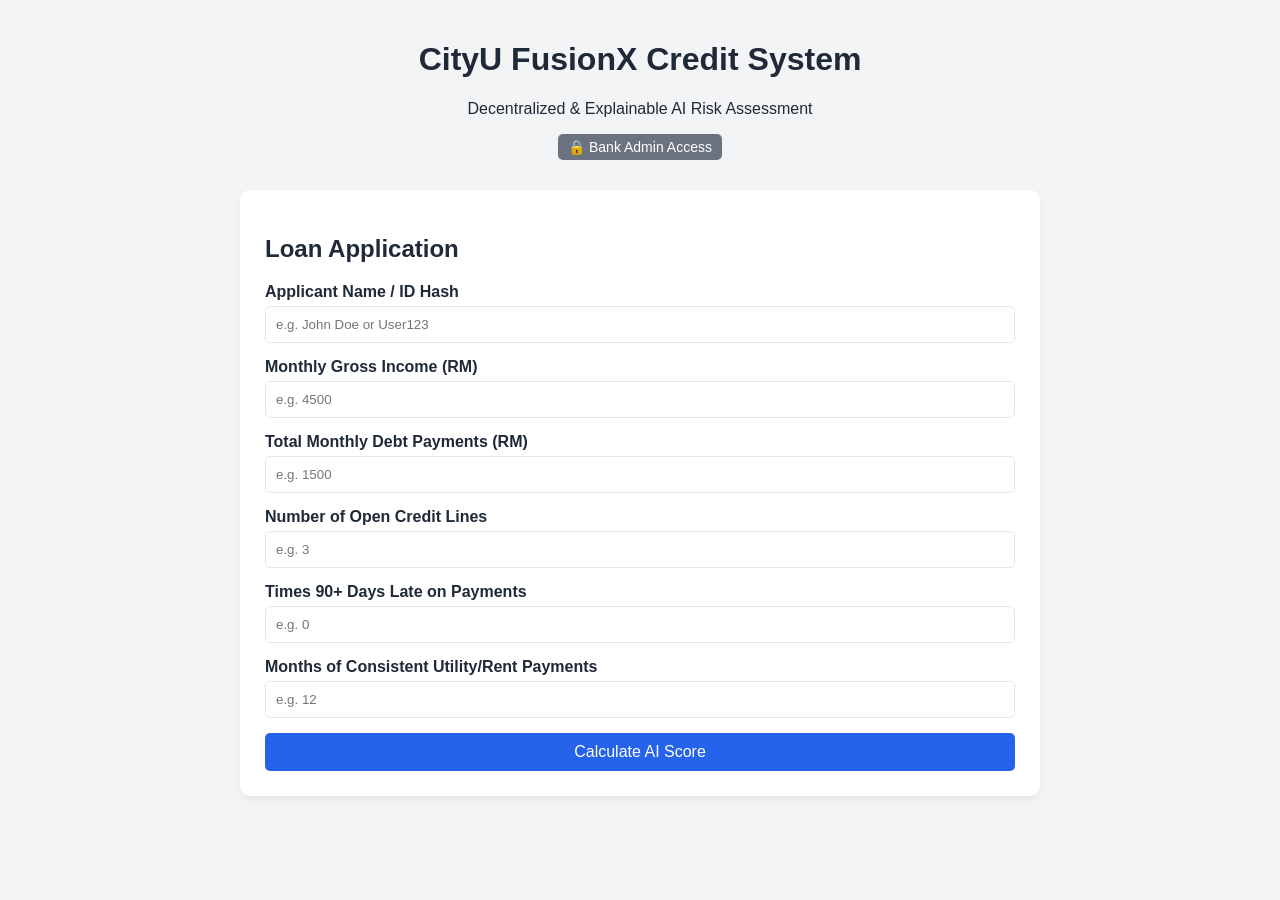
==== index.html @ ef65352b "Added simulated PIN security to Admin portal" ====
<!DOCTYPE html>
<html lang="en">
<head>
    <meta charset="UTF-8">
    <meta name="viewport" content="width=device-width, initial-scale=1.0">
    <title>FusionX Credit Scoring</title>
    <link rel="stylesheet" href="css/style.css">
</head>
<body>
    <div class="container">
        <header>
            <h1>CityU FusionX Credit System</h1>
            <p>Decentralized & Explainable AI Risk Assessment</p>
            
            <button onclick="checkAdminPassword()" class="btn-secondary" style="font-size: 14px; padding: 5px 10px; border: none; cursor: pointer;">🔒 Bank Admin Access</button>
        </header>

        <div class="card">
            <h2>Loan Application</h2>
            <form id="creditForm">
                <div class="form-group">
                    <label>Applicant Name / ID Hash</label>
                    <input type="text" id="applicantName" required placeholder="e.g. John Doe or User123">
                </div>
                <div class="form-group">
                    <label>Monthly Gross Income (RM)</label>
                    <input type="number" id="monthlyIncome" required placeholder="e.g. 4500">
                </div>
                <div class="form-group">
                    <label>Total Monthly Debt Payments (RM)</label>
                    <input type="number" id="monthlyDebt" required placeholder="e.g. 1500">
                </div>
                <div class="form-group">
                    <label>Number of Open Credit Lines</label>
                    <input type="number" id="creditLines" required placeholder="e.g. 3">
                </div>
                <div class="form-group">
                    <label>Times 90+ Days Late on Payments</label>
                    <input type="number" id="latePayments" required placeholder="e.g. 0">
                </div>
                
                <div class="form-group">
                    <label>Months of Consistent Utility/Rent Payments</label>
                    <input type="number" id="utilityPayments" required placeholder="e.g. 12">
                </div>

                <button type="submit" class="btn">Calculate AI Score</button>
            </form>
        </div>
    </div>
    <script src="js/apps.js"></script>
</body>
</html>
---- css/style.css ----
:root {
    --primary: #2563eb;
    --bg-color: #f3f4f6;
    --card-bg: #ffffff;
    --text-main: #1f2937;
    --text-light: #6b7280;
    --border: #e5e7eb;
}

body {
    font-family: 'Segoe UI', Tahoma, Geneva, Verdana, sans-serif;
    background-color: var(--bg-color);
    color: var(--text-main);
    margin: 0;
    padding: 20px;
}

.container {
    max-width: 800px;
    margin: 0 auto;
}

header {
    text-align: center;
    margin-bottom: 30px;
}

.card {
    background: var(--card-bg);
    padding: 25px;
    border-radius: 10px;
    box-shadow: 0 4px 6px rgba(0,0,0,0.05);
    margin-bottom: 20px;
}

.form-group {
    margin-bottom: 15px;
}

label {
    display: block;
    font-weight: bold;
    margin-bottom: 5px;
}

input {
    width: 100%;
    padding: 10px;
    border: 1px solid var(--border);
    border-radius: 5px;
    box-sizing: border-box;
}

.btn, .btn-secondary {
    display: inline-block;
    background: var(--primary);
    color: white;
    padding: 10px 20px;
    border: none;
    border-radius: 5px;
    cursor: pointer;
    font-size: 16px;
    text-decoration: none;
    width: 100%;
}

.btn-secondary {
    background: var(--text-light);
    width: auto;
}

.dashboard-grid {
    display: grid;
    grid-template-columns: 1fr 1fr;
    gap: 20px;
}

.score-circle {
    font-size: 48px;
    font-weight: bold;
    color: var(--primary);
    margin: 20px 0;
}

.reasons-list {
    padding-left: 20px;
}

.reasons-list li {
    margin-bottom: 10px;
}

.ledger-box {
    background: #111827;
    color: #10b981;
    padding: 15px;
    border-radius: 5px;
    font-family: monospace;
    word-break: break-all;
}

.mt-2 { margin-top: 20px; }

/* --- Admin Table Styles --- */
.admin-table {
    width: 100%;
    border-collapse: collapse;
    margin-top: 15px;
}
.admin-table th, .admin-table td {
    padding: 12px;
    text-align: left;
    border-bottom: 1px solid var(--border);
}
.admin-table th {
    background-color: var(--bg-color);
}
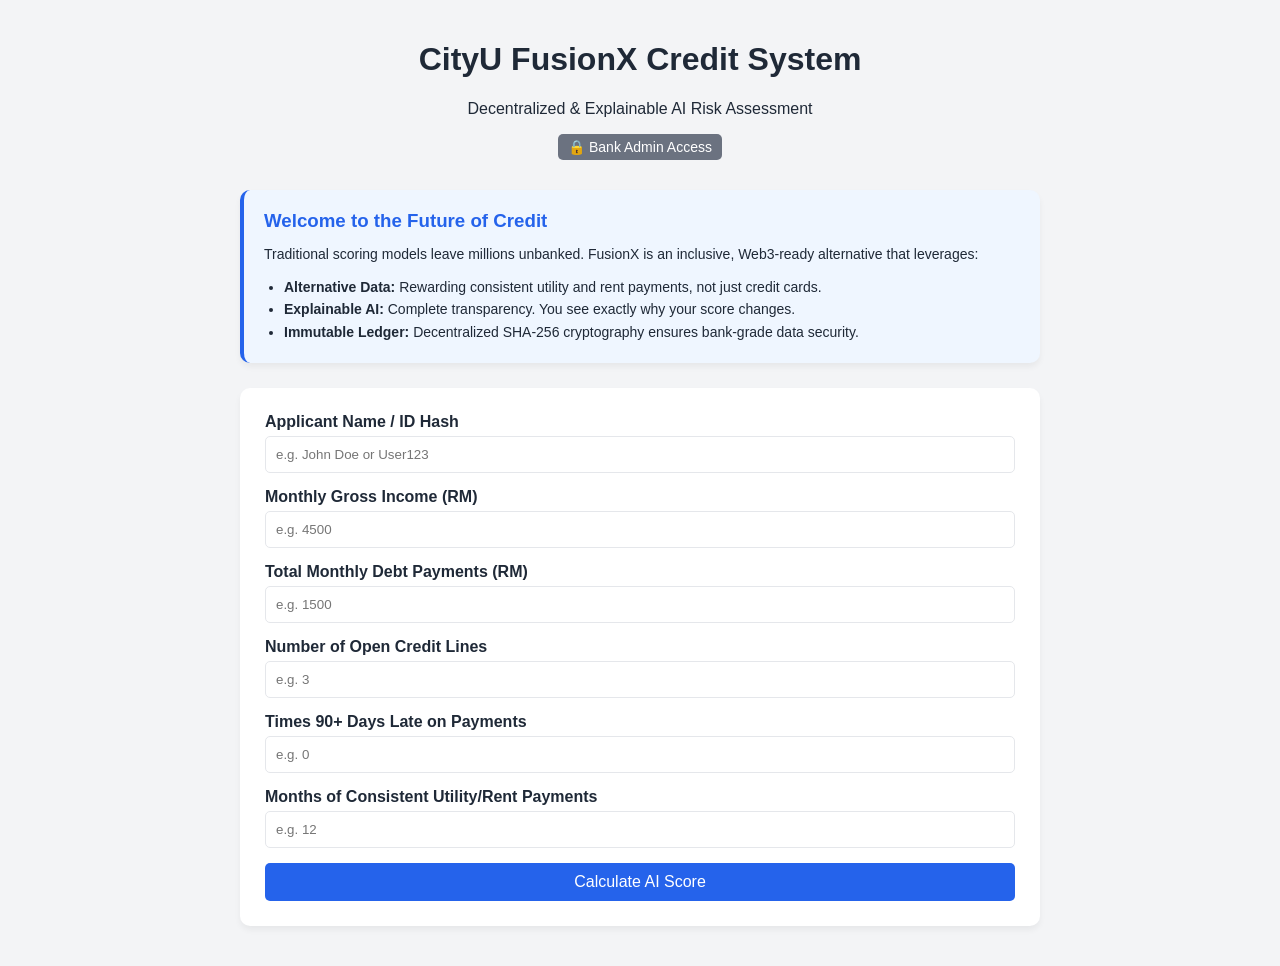
==== commit c75a05e3: "Complete UI/UX overhaul: Premium gauge chart, Etherscan-style receipt" ====
--- a/index.html
+++ b/index.html
@@ -11,12 +11,20 @@
         <header>
             <h1>CityU FusionX Credit System</h1>
             <p>Decentralized & Explainable AI Risk Assessment</p>
-            
-            <button onclick="checkAdminPassword()" class="btn-secondary" style="font-size: 14px; padding: 5px 10px; border: none; cursor: pointer;">🔒 Bank Admin Access</button>
+            <a href="login.html" class="btn-secondary" style="font-size: 14px; padding: 5px 10px;">🔒 Bank Admin Access</a>
         </header>
 
+        <div class="card" style="background-color: #eff6ff; border-left: 4px solid var(--primary); padding: 20px; margin-bottom: 25px;">
+            <h3 style="margin-top: 0; color: var(--primary); margin-bottom: 10px;">Welcome to the Future of Credit</h3>
+            <p style="font-size: 14px; margin-bottom: 10px;">Traditional scoring models leave millions unbanked. FusionX is an inclusive, Web3-ready alternative that leverages:</p>
+            <ul style="font-size: 14px; margin-bottom: 0; padding-left: 20px; line-height: 1.6;">
+                <li><strong>Alternative Data:</strong> Rewarding consistent utility and rent payments, not just credit cards.</li>
+                <li><strong>Explainable AI:</strong> Complete transparency. You see exactly why your score changes.</li>
+                <li><strong>Immutable Ledger:</strong> Decentralized SHA-256 cryptography ensures bank-grade data security.</li>
+            </ul>
+        </div>
+
         <div class="card">
-            <h2>Loan Application</h2>
             <form id="creditForm">
                 <div class="form-group">
                     <label>Applicant Name / ID Hash</label>
--- a/css/style.css
+++ b/css/style.css
@@ -114,4 +114,42 @@
 }
 .admin-table th {
     background-color: var(--bg-color);
+}
+
+/* --- MOBILE RESPONSIVENESS (iPhones & Androids) --- */
+@media (max-width: 768px) {
+    /* 1. Make the main container take up more screen space on mobile */
+    .container {
+        padding: 10px;
+        margin-top: 10px;
+    }
+
+    /* 2. Give the cards slightly less padding so text fits better */
+    .card {
+        padding: 15px;
+        margin-bottom: 15px;
+        /* Crucial for Admin View: Lets the table scroll horizontally on small screens! */
+        overflow-x: auto; 
+    }
+
+    /* 3. Make the Admin table text not squish together */
+    .admin-table {
+        white-space: nowrap;
+    }
+
+    /* 4. Make all inputs and buttons full-width so they are easy to tap with a thumb */
+    input, select, .btn, .btn-secondary {
+        width: 100%;
+        margin-bottom: 10px;
+        box-sizing: border-box;
+        text-align: center;
+    }
+
+    /* 5. Adjust header text sizes for mobile */
+    header h1 {
+        font-size: 24px;
+    }
+    header p {
+        font-size: 14px;
+    }
 }
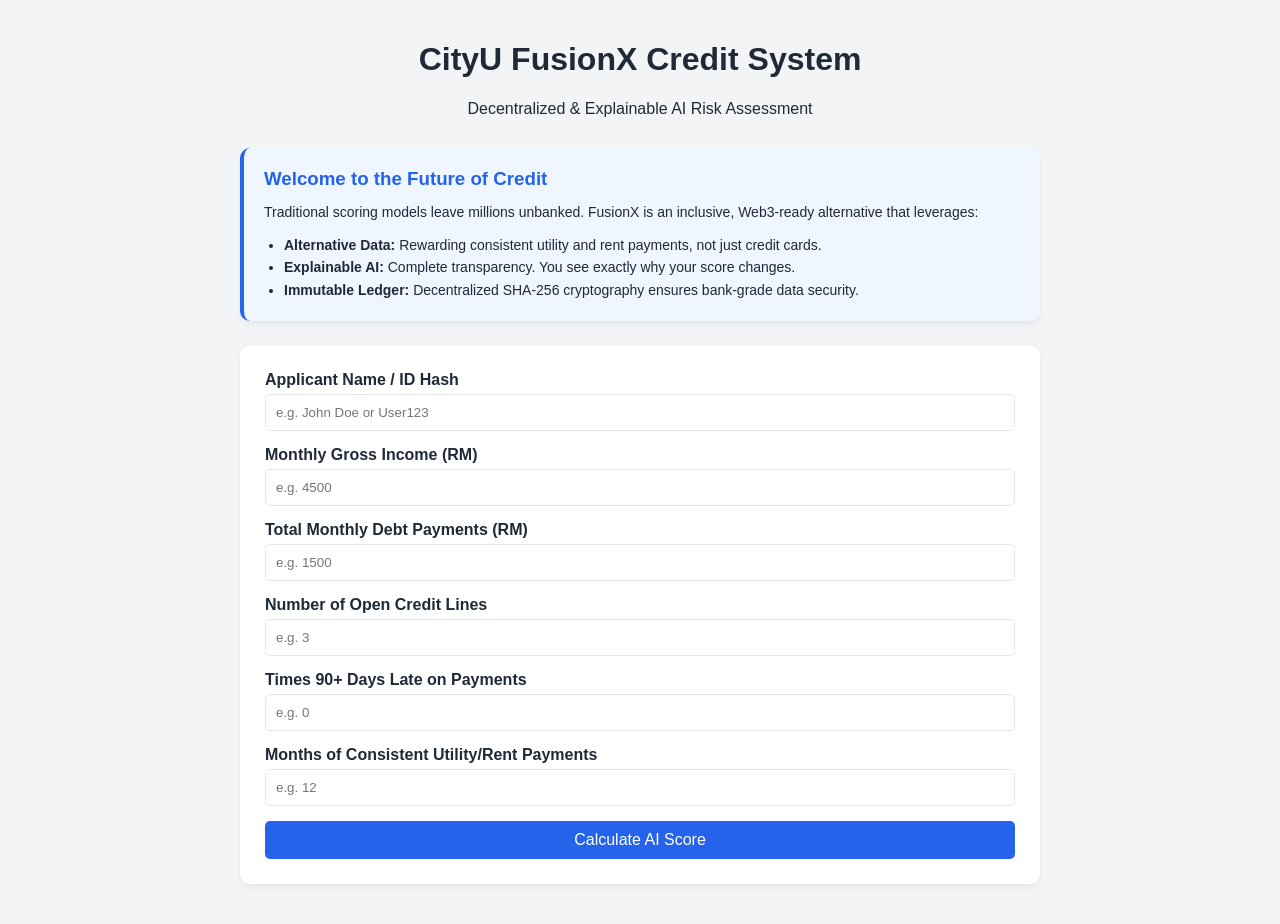
==== commit 1c83f761: "Added secret admin easter egg" ====
--- a/index.html
+++ b/index.html
@@ -9,10 +9,11 @@
 <body>
     <div class="container">
         <header>
-            <h1>CityU FusionX Credit System</h1>
+            <h1 ondblclick="window.location.href='login.html'" style="user-select: none; cursor: default;">CityU FusionX Credit System</h1>
+            
             <p>Decentralized & Explainable AI Risk Assessment</p>
-            <a href="login.html" class="btn-secondary" style="font-size: 14px; padding: 5px 10px;">🔒 Bank Admin Access</a>
-        </header>
+            
+            </header>
 
         <div class="card" style="background-color: #eff6ff; border-left: 4px solid var(--primary); padding: 20px; margin-bottom: 25px;">
             <h3 style="margin-top: 0; color: var(--primary); margin-bottom: 10px;">Welcome to the Future of Credit</h3>
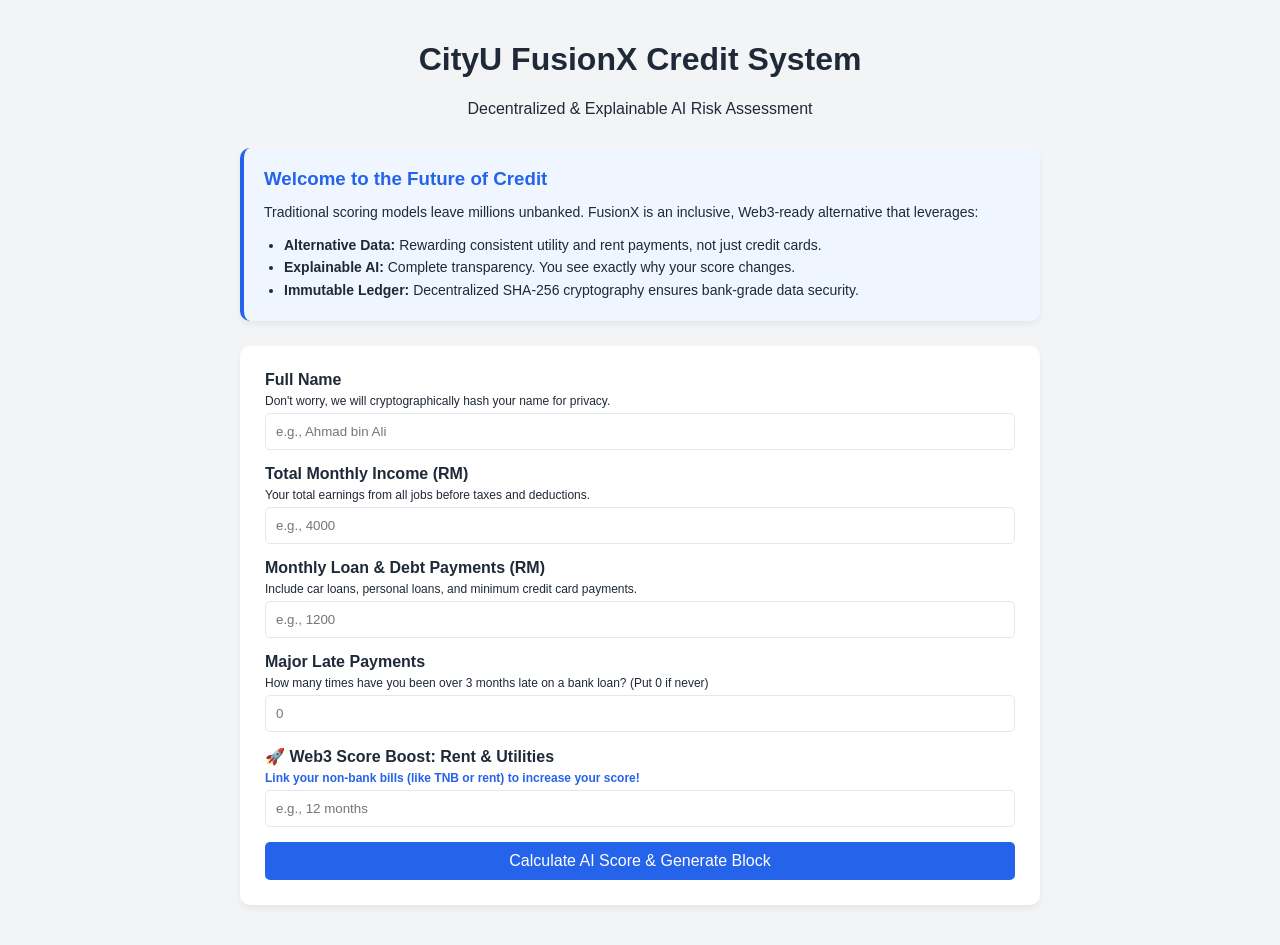
==== commit 782afbff: "new updated" ====
--- a/index.html
+++ b/index.html
@@ -27,36 +27,43 @@
 
         <div class="card">
             <form id="creditForm">
-                <div class="form-group">
-                    <label>Applicant Name / ID Hash</label>
-                    <input type="text" id="applicantName" required placeholder="e.g. John Doe or User123">
-                </div>
-                <div class="form-group">
-                    <label>Monthly Gross Income (RM)</label>
-                    <input type="number" id="monthlyIncome" required placeholder="e.g. 4500">
-                </div>
-                <div class="form-group">
-                    <label>Total Monthly Debt Payments (RM)</label>
-                    <input type="number" id="monthlyDebt" required placeholder="e.g. 1500">
-                </div>
-                <div class="form-group">
-                    <label>Number of Open Credit Lines</label>
-                    <input type="number" id="creditLines" required placeholder="e.g. 3">
-                </div>
-                <div class="form-group">
-                    <label>Times 90+ Days Late on Payments</label>
-                    <input type="number" id="latePayments" required placeholder="e.g. 0">
-                </div>
-                
-                <div class="form-group">
-                    <label>Months of Consistent Utility/Rent Payments</label>
-                    <input type="number" id="utilityPayments" required placeholder="e.g. 12">
-                </div>
+            
+            <div class="form-group">
+                <label for="applicantName">Full Name</label>
+                <div style="font-size: 12px; color: var(--text-muted); margin-bottom: 5px;">Don't worry, we will cryptographically hash your name for privacy.</div>
+                <input type="text" id="applicantName" required placeholder="e.g., Ahmad bin Ali">
+            </div>
 
-                <button type="submit" class="btn">Calculate AI Score</button>
-            </form>
+            <div class="form-group">
+                <label for="monthlyIncome">Total Monthly Income (RM)</label>
+                <div style="font-size: 12px; color: var(--text-muted); margin-bottom: 5px;">Your total earnings from all jobs before taxes and deductions.</div>
+                <input type="number" id="monthlyIncome" required placeholder="e.g., 4000" min="0">
+            </div>
+
+            <div class="form-group">
+                <label for="monthlyDebt">Monthly Loan & Debt Payments (RM)</label>
+                <div style="font-size: 12px; color: var(--text-muted); margin-bottom: 5px;">Include car loans, personal loans, and minimum credit card payments.</div>
+                <input type="number" id="monthlyDebt" required placeholder="e.g., 1200" min="0">
+            </div>
+
+            <div class="form-group">
+                <label for="latePayments">Major Late Payments</label>
+                <div style="font-size: 12px; color: var(--text-muted); margin-bottom: 5px;">How many times have you been over 3 months late on a bank loan? (Put 0 if never)</div>
+                <input type="number" id="latePayments" required placeholder="0" min="0">
+            </div>
+
+            <div class="form-group">
+                <label for="utilityPayments">🚀 Web3 Score Boost: Rent & Utilities</label>
+                <div style="font-size: 12px; color: var(--primary); font-weight: 600; margin-bottom: 5px;">Link your non-bank bills (like TNB or rent) to increase your score!</div>
+                <input type="number" id="utilityPayments" required placeholder="e.g., 12 months" min="0">
+            </div>
+
+            <button type="submit" class="btn">Calculate AI Score & Generate Block</button>
+            
+        </form>
         </div>
     </div>
-    <script src="js/apps.js"></script>
+    <script src="js/utils.js"></script>
+    <script src="js/apply.js"></script>
 </body>
 </html>
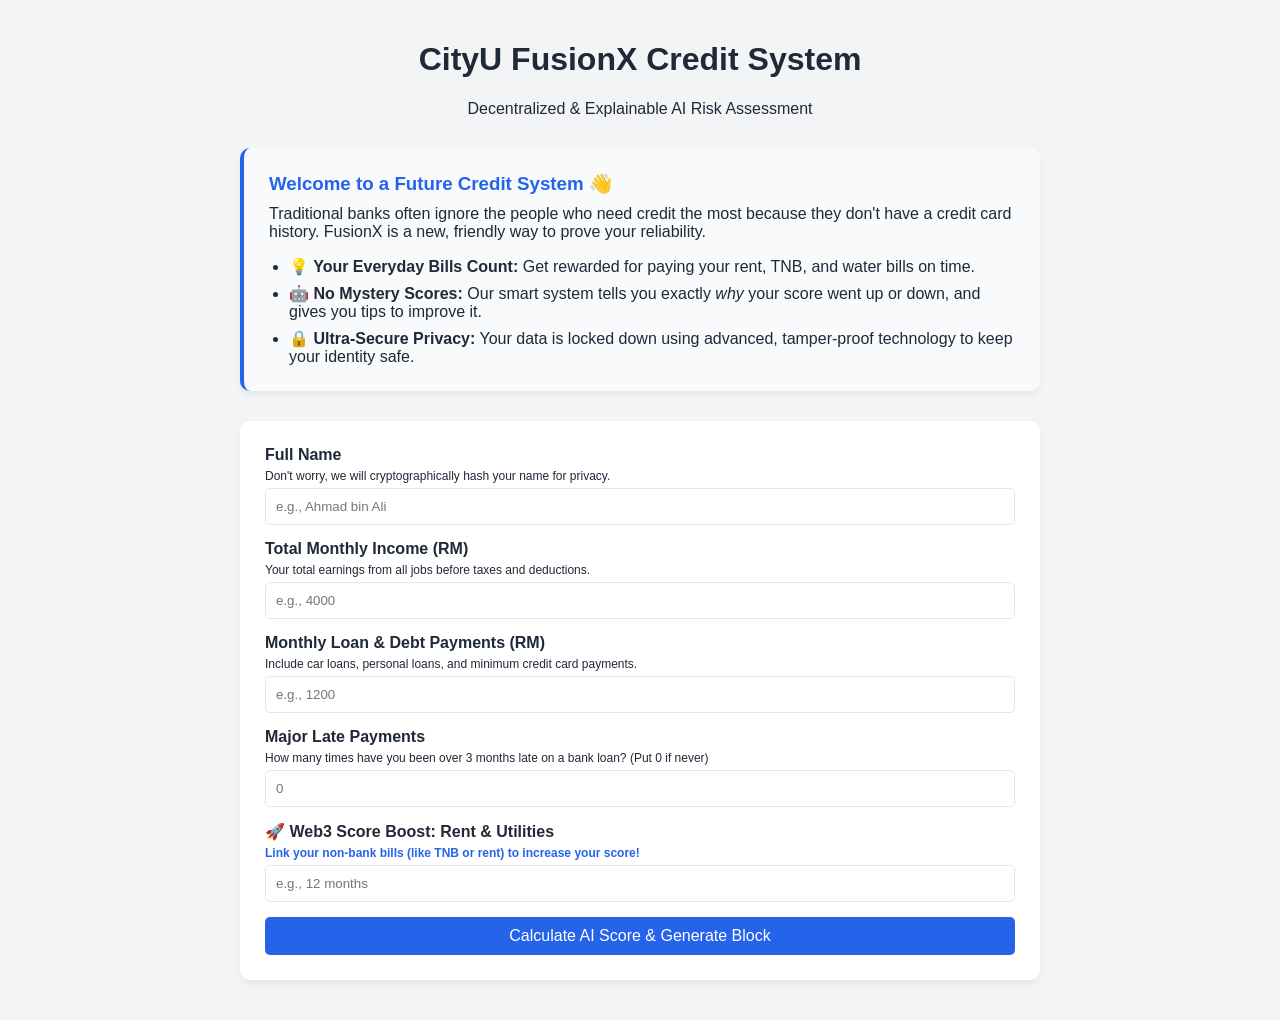
==== commit ee0d85fa: "new deskcription" ====
--- a/index.html
+++ b/index.html
@@ -15,15 +15,19 @@
             
             </header>
 
-        <div class="card" style="background-color: #eff6ff; border-left: 4px solid var(--primary); padding: 20px; margin-bottom: 25px;">
-            <h3 style="margin-top: 0; color: var(--primary); margin-bottom: 10px;">Welcome to the Future of Credit</h3>
-            <p style="font-size: 14px; margin-bottom: 10px;">Traditional scoring models leave millions unbanked. FusionX is an inclusive, Web3-ready alternative that leverages:</p>
-            <ul style="font-size: 14px; margin-bottom: 0; padding-left: 20px; line-height: 1.6;">
-                <li><strong>Alternative Data:</strong> Rewarding consistent utility and rent payments, not just credit cards.</li>
-                <li><strong>Explainable AI:</strong> Complete transparency. You see exactly why your score changes.</li>
-                <li><strong>Immutable Ledger:</strong> Decentralized SHA-256 cryptography ensures bank-grade data security.</li>
-            </ul>
-        </div>
+        <div class="card" style="border-left: 4px solid var(--primary); background-color: #f8fafc; margin-bottom: 30px;">
+                <h3 style="color: var(--primary); margin-top: 0; margin-bottom: 10px;">Welcome to a Future Credit System 👋</h3>
+                
+                <p style="margin-top: 0; color: var(--text-main);">
+                    Traditional banks often ignore the people who need credit the most because they don't have a credit card history. FusionX is a new, friendly way to prove your reliability.
+                </p>
+                
+                <ul style="margin-bottom: 0; padding-left: 20px;">
+                    <li style="margin-bottom: 8px;"><strong>💡 Your Everyday Bills Count:</strong> Get rewarded for paying your rent, TNB, and water bills on time.</li>
+                    <li style="margin-bottom: 8px;"><strong>🤖 No Mystery Scores:</strong> Our smart system tells you exactly <em>why</em> your score went up or down, and gives you tips to improve it.</li>
+                    <li><strong>🔒 Ultra-Secure Privacy:</strong> Your data is locked down using advanced, tamper-proof technology to keep your identity safe.</li>
+                </ul>
+            </div>
 
         <div class="card">
             <form id="creditForm">
